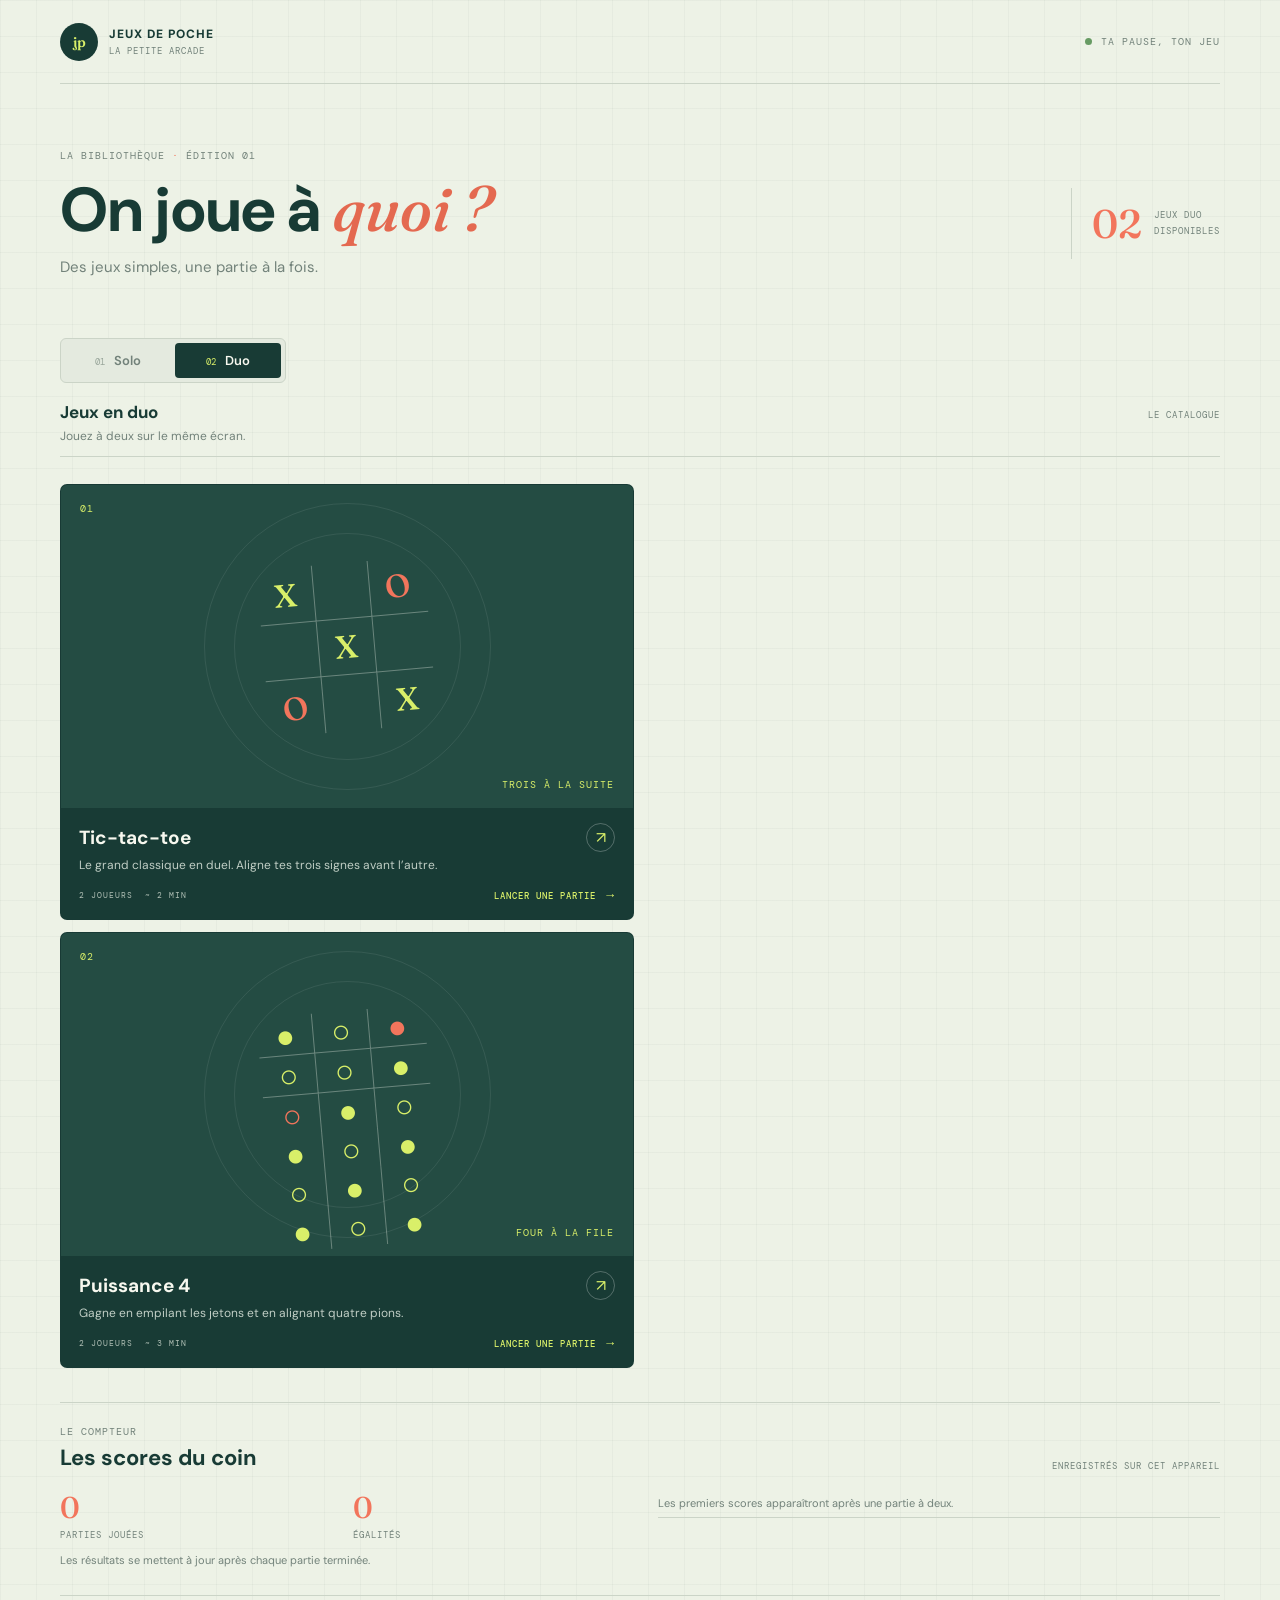
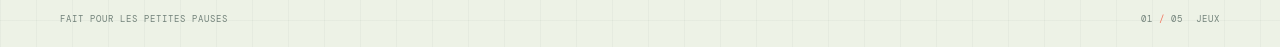
==== public/index.html @ 0c7756a4 "Prepare static games site for GitHub Pages Co-authored-by: Copilot <223556219+Copilot@users.noreply." ====
<!doctype html>
<html lang="fr">
  <head>
    <meta charset="utf-8">
    <meta name="viewport" content="width=device-width, initial-scale=1">
    <meta name="theme-color" content="#edf2e6">
    <title>Jeux de poche · Bibliothèque</title>
    <link rel="stylesheet" href="./assets/css/dashboard.css">
    <script src="./assets/js/local-stats.js" defer></script>
    <script src="./assets/js/dashboard.js" defer></script>
  </head>
  <body class="hub-page">
    <main class="hub-shell">
      <header class="hub-header">
        <a class="hub-brand" href="./" aria-label="Jeux de poche, accueil">
          <span class="hub-brand-mark" aria-hidden="true">jp</span>
          <span>JEUX DE POCHE<small>LA PETITE ARCADE</small></span>
        </a>
        <div class="header-note"><span></span> TA PAUSE, TON JEU</div>
      </header>

      <section class="hub-intro" aria-labelledby="hub-title">
        <div>
          <p class="hub-eyebrow">LA BIBLIOTHÈQUE <span>·</span> ÉDITION 01</p>
          <h1 id="hub-title">On joue à <em>quoi&nbsp;?</em></h1>
          <p class="hub-subtitle">Des jeux simples, une partie à la fois.</p>
        </div>
          <p class="library-count"><strong id="available-count">02</strong><span id="available-label">JEUX DUO<br>DISPONIBLES</span></p>
      </section>

      <section class="catalog" aria-labelledby="catalog-title">
        <div class="mode-switch" role="group" aria-label="Choisir le mode de jeu">
          <button class="mode-option" type="button" data-mode-option="solo" aria-pressed="false"><span>01</span> Solo</button>
          <button class="mode-option is-selected" type="button" data-mode-option="duo" aria-pressed="true"><span>02</span> Duo</button>
        </div>
        <div class="catalog-heading">
          <div><h2 id="catalog-title">Jeux en duo</h2><p id="mode-description">Jouez à deux sur le même écran.</p></div>
          <span>LE CATALOGUE</span>
        </div>

        <div class="game-grid mode-duo" id="game-grid">
          <a class="game-card featured-card" href="./games/tic-tac-toe/" data-game-mode="duo" data-available="true">
            <div class="featured-art" aria-hidden="true">
              <span class="art-stamp">01</span>
              <div class="mini-board">
                <span>X</span><span></span><span>O</span>
                <span></span><span>X</span><span></span>
                <span>O</span><span></span><span>X</span>
              </div>
              <span class="art-caption">TROIS À LA SUITE</span>
            </div>
            <div class="card-copy">
              <div class="card-title-row"><h3>Tic-tac-toe</h3><span class="play-arrow" aria-hidden="true">↗</span></div>
              <p>Le grand classique en duel. Aligne tes trois signes avant l’autre.</p>
              <div class="card-meta"><span>2 JOUEURS</span><span>~ 2 MIN</span><strong>LANCER UNE PARTIE <b aria-hidden="true">→</b></strong></div>
            </div>
          </a>

          <a class="game-card featured-card" href="./games/connect-four/" data-game-mode="duo" data-available="true">
            <div class="featured-art" aria-hidden="true">
              <span class="art-stamp">02</span>
              <div class="mini-board connect-four-mini" aria-hidden="true">
                <span class="dot dot-x">●</span><span class="dot dot-o">○</span><span class="dot dot-x">●</span><span class="dot dot-o">○</span>
                <span class="dot dot-o">○</span><span class="dot dot-x">●</span><span class="dot dot-o">○</span>
                <span class="dot dot-x">●</span><span class="dot dot-o">○</span><span class="dot dot-x">●</span><span class="dot dot-o">○</span><span class="dot dot-x">●</span>
                <span class="dot dot-o">○</span><span class="dot dot-x">●</span><span class="dot dot-o">○</span><span class="dot dot-x">●</span><span class="dot dot-o">○</span><span class="dot dot-x">●</span>
              </div>
              <span class="art-caption">FOUR À LA FILE</span>
            </div>
            <div class="card-copy">
              <div class="card-title-row"><h3>Puissance 4</h3><span class="play-arrow" aria-hidden="true">↗</span></div>
              <p>Gagne en empilant les jetons et en alignant quatre pions.</p>
              <div class="card-meta"><span>2 JOUEURS</span><span>~ 3 MIN</span><strong>LANCER UNE PARTIE <b aria-hidden="true">→</b></strong></div>
            </div>
          </a>

          <a class="game-card featured-card" href="./games/memory/" data-game-mode="solo" data-available="true">
            <div class="featured-art" aria-hidden="true">
              <span class="art-stamp">03</span>
              <div class="mini-board memory-mini" aria-hidden="true">
                <span>🍋</span><span>🍉</span><span>🍇</span>
                <span>🍓</span><span>🍒</span><span>🍍</span>
                <span>🍊</span><span>🍏</span><span>❔</span>
              </div>
              <span class="art-caption">MEMOIRE</span>
            </div>
            <div class="card-copy">
              <div class="card-title-row"><h3>Memory</h3><span class="play-arrow" aria-hidden="true">↗</span></div>
              <p>Retourne les cartes, retrouve les paires et hausse ton score.</p>
              <div class="card-meta"><span>1 JOUEUR</span><span>~ 5 MIN</span><strong>JOUER <b aria-hidden="true">→</b></strong></div>
            </div>
          </a>

          <a class="game-card featured-card" href="./games/snake/" data-game-mode="solo" data-available="true">
            <div class="featured-art snake-featured-art" aria-hidden="true">
              <span class="art-stamp">04</span>
              <div class="snake-mini"><i></i><i></i><i></i><i></i><i></i></div>
              <span class="snake-mini-food"></span>
              <span class="art-caption">GARDE LE CAP</span>
            </div>
            <div class="card-copy">
              <div class="card-title-row"><h3>Snake</h3><span class="play-arrow" aria-hidden="true">↗</span></div>
              <p>Attrape les fruits, grandis et évite de te mordre la queue.</p>
              <div class="card-meta"><span>1 JOUEUR</span><span>~ 3 MIN</span><strong>JOUER <b aria-hidden="true">→</b></strong></div>
            </div>
          </a>

          <a class="game-card featured-card" href="./games/2048/" data-game-mode="solo" data-available="true">
            <div class="featured-art tiles-featured-art" aria-hidden="true">
              <span class="art-stamp">05</span>
              <div class="tiles-mini"><span>2</span><span>4</span><span>8</span><span>16</span></div>
              <span class="art-caption">FUSIONNE LES TUILES</span>
            </div>
            <div class="card-copy">
              <div class="card-title-row"><h3>2048</h3><span class="play-arrow" aria-hidden="true">↗</span></div>
              <p>Fais glisser les nombres et fusionne-les jusqu’à 2048.</p>
              <div class="card-meta"><span>1 JOUEUR</span><span>~ 5 MIN</span><strong>JOUER <b aria-hidden="true">→</b></strong></div>
            </div>
          </a>
        </div>
      </section>

      <section class="score-section" aria-labelledby="score-title">
        <div class="score-heading"><div><p class="hub-eyebrow">LE COMPTEUR</p><h2 id="score-title">Les scores du coin</h2></div><span>ENREGISTRÉS SUR CET APPAREIL</span></div>
        <div class="score-content">
          <div class="score-totals">
            <div><strong id="games-played">0</strong><span>PARTIES JOUÉES</span></div>
            <div><strong id="draw-games">0</strong><span>ÉGALITÉS</span></div>
            <p>Les résultats se mettent à jour après chaque partie terminée.</p>
          </div>
          <ol class="leaderboard" id="leaderboard" aria-live="polite"><li class="empty-score">Les premiers scores apparaîtront ici.</li></ol>
        </div>
      </section>

      <footer class="hub-footer"><span>FAIT POUR LES PETITES PAUSES</span><span>01 <i>/</i> 05 <b>JEUX</b></span></footer>
    </main>
  </body>
</html>
---- public/assets/css/dashboard.css ----
@import url('https://fonts.googleapis.com/css2?family=DM+Mono:wght@400;500&family=DM+Sans:wght@400;500;600;700;800&family=Fraunces:opsz,wght@9..144,500;9..144,600&display=swap');

:root {
  color-scheme: light;
  font-family: 'DM Sans', 'Segoe UI', sans-serif;
  background: #edf2e6;
  color: #183b35;
  font-synthesis: none;
  text-rendering: optimizeLegibility;
  --ink: #183b35;
  --muted: #72827a;
  --line: #cbd4c7;
  --paper: #f9faF4;
  --lime: #d9ef69;
  --coral: #f2755c;
  --blue: #5368d8;
  --mono: 'DM Mono', 'Consolas', monospace;
}

* { box-sizing: border-box; }

body {
  min-width: 320px;
  min-height: 100vh;
  margin: 0;
  background-image: linear-gradient(#183b3509 1px, transparent 1px), linear-gradient(90deg, #183b3509 1px, transparent 1px);
  background-size: 36px 36px;
}

a { color: inherit; }

.hub-shell {
  width: min(1160px, calc(100% - 72px));
  min-height: 100vh;
  margin: 0 auto;
}

.hub-header {
  display: flex;
  height: 84px;
  align-items: center;
  justify-content: space-between;
  border-bottom: 1px solid var(--line);
}

.hub-brand {
  display: inline-flex;
  align-items: center;
  gap: 11px;
  font-size: 12px;
  font-weight: 800;
  letter-spacing: 1px;
  text-decoration: none;
}

.hub-brand small {
  display: block;
  margin-top: 3px;
  color: var(--muted);
  font: 9px var(--mono);
  letter-spacing: 1px;
}

.hub-brand-mark {
  display: grid;
  width: 38px;
  height: 38px;
  place-items: center;
  border-radius: 50%;
  background: var(--ink);
  color: var(--lime);
  font: 600 14px 'Fraunces', Georgia, serif;
  letter-spacing: 0;
}

.header-note,
.hub-eyebrow,
.library-count span,
.catalog-heading > span,
.card-meta,
.coming-label,
.upcoming-number,
.hub-footer {
  font-family: var(--mono);
  letter-spacing: 1px;
}

.header-note {
  display: flex;
  align-items: center;
  gap: 9px;
  color: var(--muted);
  font-size: 10px;
}

.header-note span {
  width: 7px;
  height: 7px;
  border-radius: 50%;
  background: #679b63;
}

.hub-intro {
  display: flex;
  min-height: 254px;
  align-items: center;
  justify-content: space-between;
  gap: 28px;
  padding: 34px 0 30px;
}

.hub-eyebrow {
  margin: 0 0 15px;
  color: var(--muted);
  font-size: 10px;
}

.hub-eyebrow span { color: var(--coral); }

.hub-intro h1 {
  margin: 0;
  font-size: 62px;
  font-weight: 700;
  line-height: 1.03;
}

.hub-intro h1 em {
  color: #e46950;
  font-family: 'Fraunces', Georgia, serif;
  font-weight: 500;
}

.hub-subtitle {
  margin: 15px 0 0;
  color: var(--muted);
  font-size: 15px;
}

.library-count {
  display: flex;
  align-items: center;
  gap: 12px;
  margin: 21px 0 0;
  padding: 11px 0 11px 20px;
  border-left: 1px solid var(--line);
}

.library-count strong {
  color: var(--coral);
  font: 500 40px 'Fraunces', Georgia, serif;
}

.library-count span {
  color: var(--muted);
  font-size: 9px;
  line-height: 1.7;
}

.catalog { padding: 0 0 34px; }

.catalog-heading {
  display: flex;
  align-items: baseline;
  justify-content: space-between;
  padding-bottom: 12px;
  border-bottom: 1px solid var(--line);
}

.catalog-heading h2 {
  margin: 0;
  font-size: 17px;
  font-weight: 700;
}

.catalog-heading > span {
  color: var(--muted);
  font-size: 9px;
}

.game-grid {
  display: grid;
  grid-template-columns: repeat(4, minmax(0, 1fr));
  grid-auto-rows: 212px;
  gap: 12px;
  padding-top: 14px;
}

.game-card {
  min-width: 0;
  overflow: hidden;
  border: 1px solid #183b3518;
  border-radius: 7px;
}

.featured-card {
  display: flex;
  grid-column: span 2;
  grid-row: span 2;
  flex-direction: column;
  background: var(--ink);
  color: #f7f8ef;
  text-decoration: none;
  transition: transform 180ms ease, box-shadow 180ms ease;
}

.featured-card:hover {
  transform: translateY(-3px);
  box-shadow: 0 12px 28px #183b3520;
}

.featured-art {
  position: relative;
  display: grid;
  min-height: 230px;
  flex: 1;
  place-items: center;
  overflow: hidden;
  background: #244c43;
}

.featured-art::before,
.featured-art::after {
  position: absolute;
  width: 225px;
  height: 225px;
  border: 1px solid #ffffff15;
  border-radius: 50%;
  content: '';
}

.featured-art::after {
  width: 285px;
  height: 285px;
}

.art-stamp,
.art-caption {
  position: absolute;
  z-index: 1;
  color: #d9ef69;
  font: 10px var(--mono);
  letter-spacing: 1px;
}

.art-stamp { top: 17px; left: 19px; }
.art-caption { right: 19px; bottom: 17px; }

.mini-board {
  z-index: 1;
  display: grid;
  width: 168px;
  height: 168px;
  grid-template: repeat(3, 1fr) / repeat(3, 1fr);
  transform: rotate(-5deg);
}

.mini-board span {
  display: grid;
  place-items: center;
  border-right: 1px solid #f7f8ef55;
  border-bottom: 1px solid #f7f8ef55;
  color: var(--lime);
  font: 500 32px 'Fraunces', Georgia, serif;
}

.mini-board span:nth-child(3n) { border-right: 0; }
.mini-board span:nth-child(n + 7) { border-bottom: 0; }
.mini-board span:nth-child(3), .mini-board span:nth-child(7) { color: var(--coral); }

.memory-mini {
  width: 150px;
  height: 150px;
  grid-template: repeat(3, 1fr) / repeat(3, 1fr);
  transform: rotate(-5deg);
}

.memory-mini span {
  border: 1px solid #f7f8ef55;
  color: #f7f8ef;
  font: 25px 'DM Sans', sans-serif;
}

.memory-mini span:nth-child(3n) { border-right: 0; }
.memory-mini span:nth-child(n + 7) { border-bottom: 0; }

.snake-featured-art { background: #294b3d; }

.snake-mini {
  z-index: 1;
  display: flex;
  align-items: center;
  transform: rotate(-28deg);
}

.snake-mini i {
  width: 27px;
  height: 27px;
  border: 1px solid #183b3540;
  border-radius: 6px;
  background: var(--lime);
}

.snake-mini i:first-child {
  border-radius: 50%;
  background: #eff7b1;
}

.snake-mini-food {
  position: absolute;
  top: calc(50% - 54px);
  right: calc(50% - 66px);
  width: 14px;
  height: 14px;
  border-radius: 50%;
  background: var(--coral);
}

.tiles-featured-art { background: #b78539; }

.tiles-mini {
  z-index: 1;
  display: grid;
  width: 150px;
  height: 150px;
  grid-template: repeat(2, 1fr) / repeat(2, 1fr);
  gap: 7px;
  transform: rotate(-5deg);
}

.tiles-mini span {
  display: grid;
  place-items: center;
  border: 1px solid #ffffff35;
  border-radius: 7px;
  background: #e9dfc7;
  color: var(--ink);
  font: 700 25px var(--mono);
}

.tiles-mini span:nth-child(2) { background: #d9ef69; }
.tiles-mini span:nth-child(3) { background: #f2755c; color: white; }
.tiles-mini span:nth-child(4) { background: #5368d8; color: white; }

.card-copy { padding: 15px 18px 16px; }

.card-title-row {
  display: flex;
  align-items: center;
  justify-content: space-between;
}

.card-title-row h3,
.upcoming-copy h3 {
  margin: 0;
  font-size: 19px;
  font-weight: 700;
}

.play-arrow {
  display: grid;
  width: 29px;
  height: 29px;
  place-items: center;
  border: 1px solid #ffffff42;
  border-radius: 50%;
  color: var(--lime);
  font-size: 16px;
}

.card-copy > p {
  margin: 5px 0 13px;
  color: #c0cec5;
  font-size: 12px;
}

.card-meta {
  display: flex;
  align-items: center;
  gap: 12px;
  color: #b2c1b7;
  font-size: 8px;
}

.card-meta strong {
  margin-left: auto;
  color: var(--lime);
  font-size: 9px;
  font-weight: 500;
}

.card-meta b { padding-left: 4px; font-size: 13px; }

.upcoming-card {
  display: grid;
  grid-column: span 2;
  grid-template-columns: 42% 1fr;
  background: var(--paper);
}

.upcoming-art {
  position: relative;
  display: flex;
  min-width: 0;
  align-items: center;
  justify-content: center;
  overflow: hidden;
}

.memory-art { background: #f1aaa0; }

.memory-tile {
  display: grid;
  width: 46px;
  height: 61px;
  place-items: center;
  border: 1px solid #183b3525;
  border-radius: 4px;
  background: #fff9ec;
  box-shadow: 0 5px 10px #713d2b22;
  color: #e36b55;
  font: 24px 'Fraunces', Georgia, serif;
}

.tile-one { transform: rotate(-13deg) translateX(9px); }
.tile-two { z-index: 1; transform: translateY(-5px); background: #5368d8; color: #fff; }
.tile-three { transform: rotate(13deg) translateX(-9px); }

.snake-art { background: #dce980; }

.snake-bit,
.snake-food {
  position: absolute;
  width: 18px;
  height: 18px;
  border: 1px solid #183b3540;
  border-radius: 4px;
  background: #244c43;
}

.bit-one { left: calc(50% - 36px); top: calc(50% - 27px); }
.bit-two { left: calc(50% - 18px); top: calc(50% - 27px); }
.bit-three { left: calc(50% - 18px); top: calc(50% - 9px); }
.bit-four { left: calc(50% - 18px); top: calc(50% + 9px); }
.bit-five { left: calc(50%); top: calc(50% + 9px); background: #e36b55; }
.snake-food { top: calc(50% - 36px); right: calc(50% - 45px); width: 9px; height: 9px; border: 0; border-radius: 50%; background: #e36b55; }

.four-art { flex-wrap: wrap; align-content: center; gap: 7px; background: #a5b4ef; padding: 20px; }
.four-art span { display: grid; width: 27px; height: 27px; place-items: center; border-radius: 50%; background: #f9faf4; color: #e36b55; font-size: 27px; line-height: 1; }
.four-art span:nth-child(odd) { color: #5368d8; }

.tiles-art { flex-wrap: wrap; align-content: center; gap: 6px; background: #f0b64e; padding: 20px; }
.tiles-art span { display: grid; width: 36px; height: 36px; place-items: center; border-radius: 4px; background: #f9faf4; color: #183b35; font: 700 13px var(--mono); }
.tiles-art span:nth-child(2) { background: #d9ef69; }
.tiles-art span:nth-child(3) { background: #f2755c; color: #fff; }
.tiles-art span:nth-child(4) { background: #5368d8; color: #fff; }

.upcoming-copy { display: flex; flex-direction: column; justify-content: center; padding: 15px 17px; }

.upcoming-copy > div { display: flex; align-items: center; justify-content: space-between; margin-bottom: 10px; }

.coming-label { color: #78877e; font-size: 8px; }
.upcoming-number { color: #8b9890; font-size: 9px; }
.upcoming-copy h3 { font-size: 17px; }
.upcoming-copy p { margin: 5px 0 0; color: var(--muted); font-size: 11px; line-height: 1.45; }

.hub-footer {
  display: flex;
  justify-content: space-between;
  padding: 17px 0 22px;
  border-top: 1px solid var(--line);
  color: var(--muted);
  font-size: 9px;
}

.hub-footer i { color: var(--coral); font-style: normal; }
.hub-footer b { padding-left: 7px; font-weight: 400; }

.mode-switch {
  display: inline-flex;
  gap: 4px;
  margin: 0 0 18px;
  padding: 4px;
  border: 1px solid var(--line);
  border-radius: 6px;
  background: #e4eadf;
}

.mode-option {
  min-width: 106px;
  padding: 9px 13px;
  border: 0;
  border-radius: 4px;
  background: transparent;
  color: var(--muted);
  cursor: pointer;
  font: 600 13px 'DM Sans', sans-serif;
}

.mode-option span { padding-right: 6px; color: #98a59a; font: 9px var(--mono); }
.mode-option.is-selected { background: var(--ink); color: #f7f8ef; }
.mode-option.is-selected span { color: var(--lime); }
.mode-option:focus-visible, .network-address-row button:focus-visible { outline: 2px solid var(--blue); outline-offset: 2px; }

.catalog-heading { margin-bottom: 13px; }
.catalog-heading p { margin: 5px 0 0; color: var(--muted); font-size: 12px; }

.network-banner {
  display: flex;
  align-items: center;
  justify-content: space-between;
  gap: 16px;
  margin: 0 0 14px;
  padding: 12px 15px;
  border-left: 3px solid #679b63;
  background: #e2eadb;
}

.network-banner > div:first-child { display: grid; gap: 4px; }
.network-kicker { color: var(--muted); font: 9px var(--mono); letter-spacing: 1px; }
.network-banner strong { font-size: 12px; }
.network-address-row { display: flex; align-items: center; gap: 8px; }
.network-address-row input { width: 220px; min-width: 0; padding: 8px; border: 1px solid var(--line); border-radius: 3px; background: var(--paper); color: var(--ink); font: 10px var(--mono); }
.network-address-row button { padding: 8px 10px; border: 1px solid var(--ink); border-radius: 3px; background: var(--ink); color: #f7f8ef; cursor: pointer; font-size: 10px; }
.network-address-row button:hover { background: #285147; }

.game-grid.mode-duo { grid-template-columns: repeat(2, minmax(0, 1fr)); grid-auto-rows: 212px; }
.mode-duo .featured-card { grid-column: 1; grid-row: span 2; }
.mode-duo .upcoming-card { grid-column: 2; grid-template-columns: 42% 1fr; grid-template-rows: 1fr; }
.game-grid.mode-solo { grid-template-columns: repeat(3, minmax(0, 1fr)); grid-auto-rows: 212px; }
.mode-solo .featured-card { grid-column: span 1; grid-row: span 1; }
.mode-solo .featured-art { min-height: 105px; }
.mode-solo .card-copy { padding: 11px 13px 12px; }
.mode-solo .card-copy > p { margin-bottom: 9px; }
.mode-solo .card-meta { gap: 7px; font-size: 7px; }
.mode-solo .card-meta strong { font-size: 8px; }
.mode-solo .upcoming-card { grid-column: span 1; grid-template-columns: 1fr; grid-template-rows: 43% 1fr; }
.game-card[hidden] { display: none; }

.score-section { padding: 22px 0 28px; border-top: 1px solid var(--line); }
.score-heading { display: flex; align-items: end; justify-content: space-between; gap: 16px; }
.score-heading .hub-eyebrow { margin-bottom: 5px; }
.score-heading h2 { margin: 0; font-size: 22px; }
.score-heading > span { color: var(--muted); font: 9px var(--mono); letter-spacing: 1px; }
.score-content { display: grid; grid-template-columns: 1fr 1fr; gap: 36px; margin-top: 17px; }
.score-totals { display: grid; grid-template-columns: 1fr 1fr; gap: 10px 24px; }
.score-totals > div { display: grid; gap: 3px; }
.score-totals strong { color: var(--coral); font: 500 30px 'Fraunces', Georgia, serif; }
.score-totals span { color: var(--muted); font: 9px var(--mono); letter-spacing: 1px; }
.score-totals p { grid-column: 1 / -1; margin: 2px 0 0; color: var(--muted); font-size: 11px; }
.leaderboard { min-height: 58px; margin: 0; padding: 0; list-style: none; }
.leaderboard li { display: flex; align-items: center; justify-content: space-between; gap: 16px; padding: 7px 0; border-bottom: 1px solid var(--line); font-size: 11px; }
.leaderboard li strong { font-size: 12px; }
.leaderboard li span { color: var(--muted); font: 9px var(--mono); }
.leaderboard .empty-score { justify-content: flex-start; color: var(--muted); }

body.solo-mode #network-banner { display: none; }

@media (max-width: 760px) {
  .hub-shell { width: min(100% - 40px, 560px); }
  .hub-header { height: 72px; }
  .hub-intro { min-height: 220px; }
  .hub-intro h1 { font-size: 48px; }
  .library-count { gap: 8px; padding-left: 12px; }
  .library-count strong { font-size: 31px; }
  .game-grid { grid-template-columns: repeat(2, minmax(0, 1fr)); grid-auto-rows: 195px; }
  .featured-card { grid-column: span 2; grid-row: span 2; }
  .featured-art { min-height: 205px; }
  .upcoming-card { grid-column: span 2; }
  .game-grid.mode-duo { grid-template-columns: 1fr; grid-auto-rows: 212px; }
  .mode-duo .featured-card { grid-column: 1; grid-row: span 2; }
  .mode-duo .upcoming-card { grid-column: 1; }
  .game-grid.mode-solo { grid-template-columns: repeat(2, minmax(0, 1fr)); grid-auto-rows: 195px; }
  .mode-solo .featured-card { grid-column: span 1; grid-row: span 1; }
  .mode-solo .featured-art { min-height: 90px; }
  .mode-solo .upcoming-card { grid-column: span 1; grid-template-rows: 42% 1fr; }
  .mode-solo .puzzle-card { grid-column: span 2; }
  .network-banner { align-items: flex-start; flex-direction: column; }
  .network-address-row { width: 100%; }
  .network-address-row input { flex: 1; }
  .score-content { grid-template-columns: 1fr; gap: 20px; }
}

@media (max-width: 430px) {
  .hub-shell { width: calc(100% - 32px); }
  .header-note { font-size: 8px; }
  .hub-intro { min-height: 205px; align-items: flex-end; padding-bottom: 25px; }
  .hub-intro h1 { max-width: 245px; font-size: 42px; }
  .hub-subtitle { max-width: 210px; font-size: 13px; line-height: 1.5; }
  .library-count { flex-direction: column; align-items: flex-start; gap: 0; margin: 0 0 4px; padding-left: 10px; }
  .library-count strong { font-size: 27px; }
  .library-count span { font-size: 7px; }
  .catalog-heading h2 { font-size: 15px; }
  .catalog-heading > span { font-size: 8px; }
  .game-grid { grid-auto-rows: 174px; gap: 9px; }
  .featured-card { grid-row: span 2; }
  .featured-art { min-height: 190px; }
  .mini-board { width: 148px; height: 148px; }
  .card-copy { padding: 13px; }
  .card-meta { gap: 8px; font-size: 7px; }
  .card-meta strong { font-size: 8px; }
  .upcoming-card { grid-template-columns: 38% 1fr; }
  .upcoming-copy { padding: 12px; }
  .memory-tile { width: 36px; height: 51px; }
  .hub-footer { font-size: 8px; }
  .mode-switch { margin-bottom: 14px; }
  .mode-option { min-width: 96px; }
  .catalog-heading p { max-width: 230px; line-height: 1.4; }
  .score-heading { align-items: flex-start; flex-direction: column; gap: 7px; }
  .score-heading h2 { font-size: 20px; }
  .game-grid.mode-solo { grid-template-columns: 1fr; grid-auto-rows: 174px; }
  .mode-solo .upcoming-card, .mode-solo .puzzle-card { grid-column: 1; grid-template-columns: 38% 1fr; grid-template-rows: 1fr; }
}

@media (prefers-reduced-motion: reduce) {
  *, *::before, *::after { transition-duration: 0.01ms !important; }
}
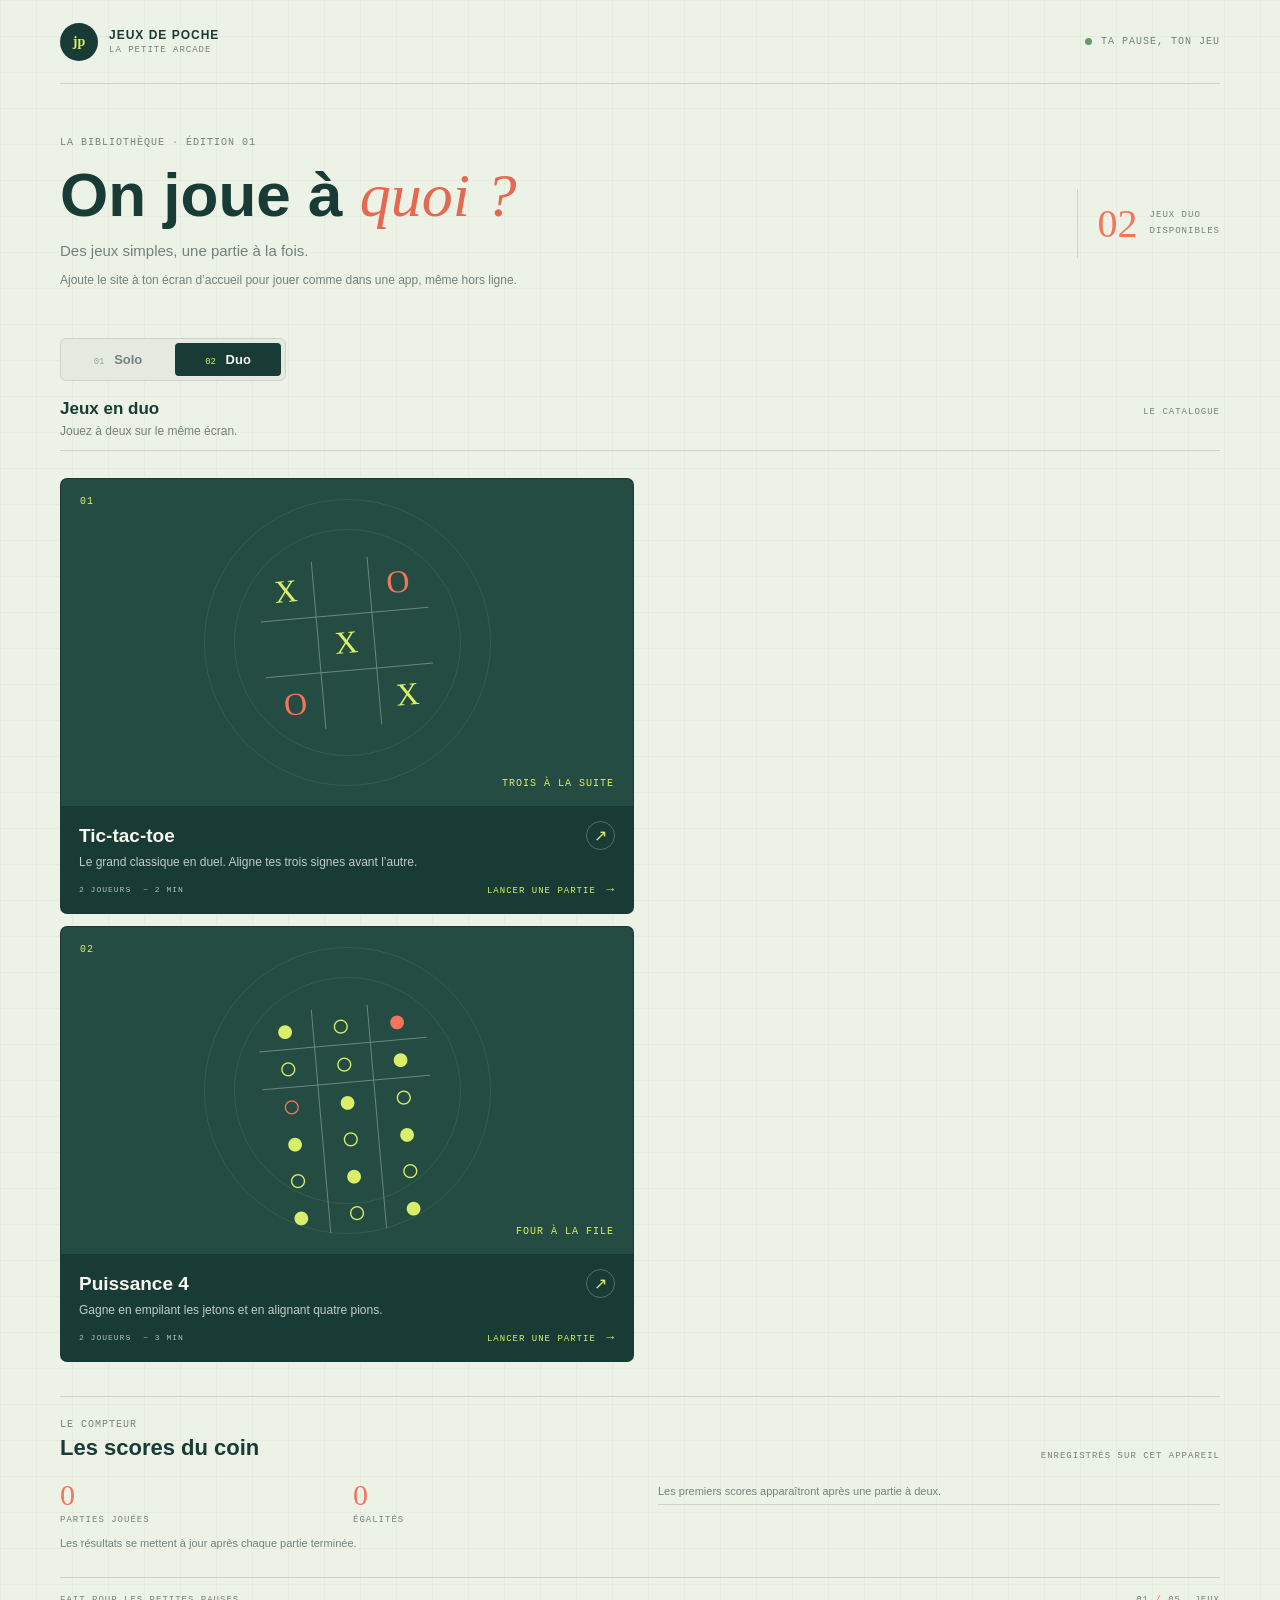
==== commit 53ea513f: "Optimize games for mobile and offline install Co-authored-by: Copilot <223556219+Copilot@users.norep" ====
--- a/public/index.html
+++ b/public/index.html
@@ -2,12 +2,19 @@
 <html lang="fr">
   <head>
     <meta charset="utf-8">
-    <meta name="viewport" content="width=device-width, initial-scale=1">
+    <meta name="viewport" content="width=device-width, initial-scale=1, viewport-fit=cover">
     <meta name="theme-color" content="#edf2e6">
+    <meta name="apple-mobile-web-app-capable" content="yes">
+    <meta name="apple-mobile-web-app-status-bar-style" content="black-translucent">
+    <link rel="manifest" href="./manifest.webmanifest">
+    <link rel="icon" href="./assets/icons/icon.svg" type="image/svg+xml">
+    <link rel="apple-touch-icon" href="./assets/icons/icon-192.png">
     <title>Jeux de poche · Bibliothèque</title>
     <link rel="stylesheet" href="./assets/css/dashboard.css">
+    <link rel="stylesheet" href="./assets/css/mobile.css">
     <script src="./assets/js/local-stats.js" defer></script>
     <script src="./assets/js/dashboard.js" defer></script>
+    <script src="./assets/js/pwa.js" defer></script>
   </head>
   <body class="hub-page">
     <main class="hub-shell">
@@ -17,6 +24,7 @@
           <span>JEUX DE POCHE<small>LA PETITE ARCADE</small></span>
         </a>
         <div class="header-note"><span></span> TA PAUSE, TON JEU</div>
+        <button class="install-button" id="install-app" type="button" hidden>Installer l’app</button>
       </header>
 
       <section class="hub-intro" aria-labelledby="hub-title">
@@ -24,6 +32,7 @@
           <p class="hub-eyebrow">LA BIBLIOTHÈQUE <span>·</span> ÉDITION 01</p>
           <h1 id="hub-title">On joue à <em>quoi&nbsp;?</em></h1>
           <p class="hub-subtitle">Des jeux simples, une partie à la fois.</p>
+          <p class="install-hint">Ajoute le site à ton écran d’accueil pour jouer comme dans une app, même hors ligne.</p>
         </div>
           <p class="library-count"><strong id="available-count">02</strong><span id="available-label">JEUX DUO<br>DISPONIBLES</span></p>
       </section>
--- a/public/assets/css/dashboard.css
+++ b/public/assets/css/dashboard.css
@@ -1,5 +1,3 @@
-@import url('https://fonts.googleapis.com/css2?family=DM+Mono:wght@400;500&family=DM+Sans:wght@400;500;600;700;800&family=Fraunces:opsz,wght@9..144,500;9..144,600&display=swap');
-
 :root {
   color-scheme: light;
   font-family: 'DM Sans', 'Segoe UI', sans-serif;
--- a/public/assets/css/mobile.css
+++ b/public/assets/css/mobile.css
@@ -0,0 +1,429 @@
+html {
+  min-height: 100%;
+  -webkit-text-size-adjust: 100%;
+  text-size-adjust: 100%;
+  scroll-behavior: smooth;
+}
+
+body {
+  min-width: 0;
+  min-height: 100vh;
+  min-height: 100svh;
+  overscroll-behavior-y: contain;
+}
+
+a,
+button {
+  -webkit-tap-highlight-color: transparent;
+  touch-action: manipulation;
+}
+
+button {
+  color: inherit;
+}
+
+button:focus-visible,
+a:focus-visible,
+input:focus-visible {
+  outline: 3px solid var(--lime, #d9ef69);
+  outline-offset: 3px;
+}
+
+.install-button {
+  min-height: 44px;
+  padding: 0 14px;
+  border: 1px solid var(--ink);
+  border-radius: 999px;
+  background: var(--ink);
+  color: var(--paper, #f9faf4);
+  cursor: pointer;
+  font: 600 12px 'DM Sans', 'Segoe UI', sans-serif;
+  touch-action: manipulation;
+}
+
+.install-button[hidden] {
+  display: none;
+}
+
+.install-button:hover {
+  opacity: 0.86;
+}
+
+.install-hint {
+  margin: 12px 0 0;
+  color: var(--muted);
+  font-size: 12px;
+  line-height: 1.5;
+}
+
+.game-card {
+  -webkit-tap-highlight-color: transparent;
+}
+
+.memory-card,
+.cell,
+.connect-four-cell {
+  touch-action: manipulation;
+}
+
+@media (max-width: 760px) {
+  .hub-shell {
+    width: min(100% - 32px, 560px);
+  }
+
+  .hub-header {
+    gap: 10px;
+  }
+
+  .hub-brand {
+    min-height: 48px;
+  }
+
+  .header-note {
+    margin-left: auto;
+    text-align: right;
+  }
+
+  .hub-intro {
+    gap: 12px;
+  }
+
+  .mode-option {
+    min-height: 48px;
+  }
+
+  .game-shell {
+    min-width: 0;
+    padding-top: max(16px, env(safe-area-inset-top));
+    padding-right: max(16px, env(safe-area-inset-right));
+    padding-bottom: max(16px, env(safe-area-inset-bottom));
+    padding-left: max(16px, env(safe-area-inset-left));
+  }
+
+  .topbar {
+    min-height: 48px;
+    gap: 10px;
+  }
+
+  .wordmark {
+    min-height: 48px;
+    gap: 8px;
+  }
+
+  .game {
+    width: 100%;
+    gap: 18px;
+    margin: 18px auto;
+  }
+
+  .intro {
+    max-width: 44rem;
+  }
+
+  .intro h1,
+  h1 {
+    margin-top: 10px;
+  }
+
+  .subtitle {
+    margin-top: 10px;
+    line-height: 1.55;
+  }
+
+  .keyboard-hint {
+    margin-top: 14px;
+    line-height: 1.6;
+  }
+
+  .game-panel {
+    width: 100%;
+    min-width: 0;
+    padding: clamp(16px, 4vw, 26px);
+  }
+
+  .game-header {
+    gap: 12px;
+    margin-bottom: 12px;
+  }
+
+  .game-actions {
+    width: 100%;
+    gap: 8px;
+  }
+
+  .secondary-button,
+  .primary-action,
+  .reset-button,
+  .back-button,
+  .invite-copy-button,
+  .game-network-copy {
+    min-height: 48px;
+    touch-action: manipulation;
+  }
+
+  .status-bar {
+    gap: 8px;
+    margin-bottom: 12px;
+  }
+
+  .stat-box {
+    min-height: 62px;
+    padding: 9px 6px;
+  }
+
+  .memory-board {
+    width: min(100%, 430px);
+    gap: clamp(6px, 2vw, 10px);
+  }
+
+  .memory-card {
+    width: 100%;
+    min-width: 0;
+  }
+
+  .board-wrap,
+  .connect-four-board,
+  #snake-board,
+  .board {
+    max-width: 100%;
+  }
+
+  .direction-controls {
+    margin-top: 16px;
+  }
+
+  .direction-pad {
+    grid-template-columns: repeat(3, minmax(56px, 68px));
+    grid-template-rows: repeat(2, 56px);
+    gap: 8px;
+  }
+
+  .direction-pad button {
+    min-width: 56px;
+    min-height: 56px;
+    border-radius: 14px;
+    font-size: 26px;
+    touch-action: manipulation;
+  }
+
+  .game-status {
+    line-height: 1.55;
+  }
+
+  .game-record {
+    margin-top: 20px;
+  }
+
+  .connect-four-board {
+    width: min(calc(100% + 40px), 480px);
+    max-width: min(calc(100% + 40px), 480px);
+    margin-inline: -20px;
+    gap: clamp(4px, 1.5vw, 8px);
+    touch-action: manipulation;
+  }
+
+  .connect-four-cell {
+    min-width: 0;
+    min-height: 0;
+  }
+
+  .footer,
+  .hub-footer {
+    gap: 12px;
+    padding-bottom: max(12px, env(safe-area-inset-bottom));
+  }
+}
+
+@media (max-width: 430px) {
+  .hub-shell {
+    width: calc(100% - 28px);
+  }
+
+  .hub-header {
+    height: auto;
+    min-height: 64px;
+  }
+
+  .hub-brand {
+    gap: 8px;
+    font-size: 10px;
+  }
+
+  .hub-brand-mark {
+    flex: 0 0 36px;
+    width: 36px;
+    height: 36px;
+  }
+
+  .header-note {
+    max-width: 96px;
+    font-size: 8px;
+    line-height: 1.4;
+  }
+
+  .hub-intro {
+    min-height: 190px;
+  }
+
+  .hub-intro h1 {
+    font-size: clamp(34px, 10vw, 42px);
+  }
+
+  .mode-switch {
+    display: grid;
+    width: 100%;
+    grid-template-columns: 1fr 1fr;
+  }
+
+  .mode-option {
+    min-width: 0;
+    min-height: 48px;
+  }
+
+  .game-grid.mode-solo {
+    grid-template-columns: repeat(2, minmax(0, 1fr));
+    grid-auto-rows: 192px;
+    gap: 10px;
+  }
+
+  .mode-solo .featured-card {
+    min-height: 0;
+  }
+
+  .mode-solo .featured-art {
+    min-height: 86px;
+  }
+
+  .mode-solo .card-copy {
+    padding: 10px;
+  }
+
+  .mode-solo .card-title-row h3 {
+    font-size: 16px;
+  }
+
+  .mode-solo .card-copy > p {
+    min-height: 42px;
+    font-size: 11px;
+    line-height: 1.4;
+  }
+
+  .mode-solo .card-meta {
+    flex-wrap: wrap;
+    gap: 5px;
+  }
+
+  .mode-solo .card-meta strong {
+    width: 100%;
+    margin: 3px 0 0;
+  }
+
+  .game-shell {
+    padding-right: max(12px, env(safe-area-inset-right));
+    padding-left: max(12px, env(safe-area-inset-left));
+  }
+
+  .edition {
+    font-size: 8px;
+    letter-spacing: 0.5px;
+  }
+
+  .wordmark {
+    font-size: 9px;
+    letter-spacing: 0.4px;
+  }
+
+  .wordmark-mark {
+    flex: 0 0 34px;
+  }
+
+  .game {
+    gap: 14px;
+    margin-block: 14px;
+  }
+
+  .game-panel {
+    padding: 14px;
+  }
+
+  .game-header h2 {
+    font-size: 24px;
+  }
+
+  .game-actions > * {
+    flex: 1 1 auto;
+  }
+
+  .secondary-button {
+    padding-inline: 10px;
+    font-size: 11px;
+  }
+
+  .status-bar {
+    gap: 6px;
+  }
+
+  .stat-box span {
+    font-size: 9px;
+  }
+
+  .stat-box strong {
+    font-size: 20px;
+  }
+
+  .connect-four-board {
+    gap: 4px;
+    padding: 6px;
+  }
+
+  .footer,
+  .hub-footer {
+    font-size: 8px;
+    letter-spacing: 0.5px;
+  }
+}
+
+@media (max-width: 350px) {
+  .game-panel {
+    padding: 12px;
+  }
+
+  .connect-four-board {
+    gap: 2px;
+    padding: 4px;
+  }
+
+  .wordmark {
+    gap: 5px;
+    font-size: 8px;
+    letter-spacing: 0;
+  }
+
+  .wordmark-mark {
+    flex-basis: 32px;
+    width: 32px;
+    height: 32px;
+  }
+
+  .edition {
+    max-width: 72px;
+    font-size: 7px;
+    line-height: 1.4;
+    text-align: right;
+  }
+
+  .game-grid.mode-solo {
+    grid-template-columns: 1fr;
+    grid-auto-rows: 190px;
+  }
+
+  .mode-solo .card-copy > p {
+    min-height: 0;
+  }
+}
+
+@media (prefers-reduced-motion: reduce) {
+  html {
+    scroll-behavior: auto;
+  }
+}
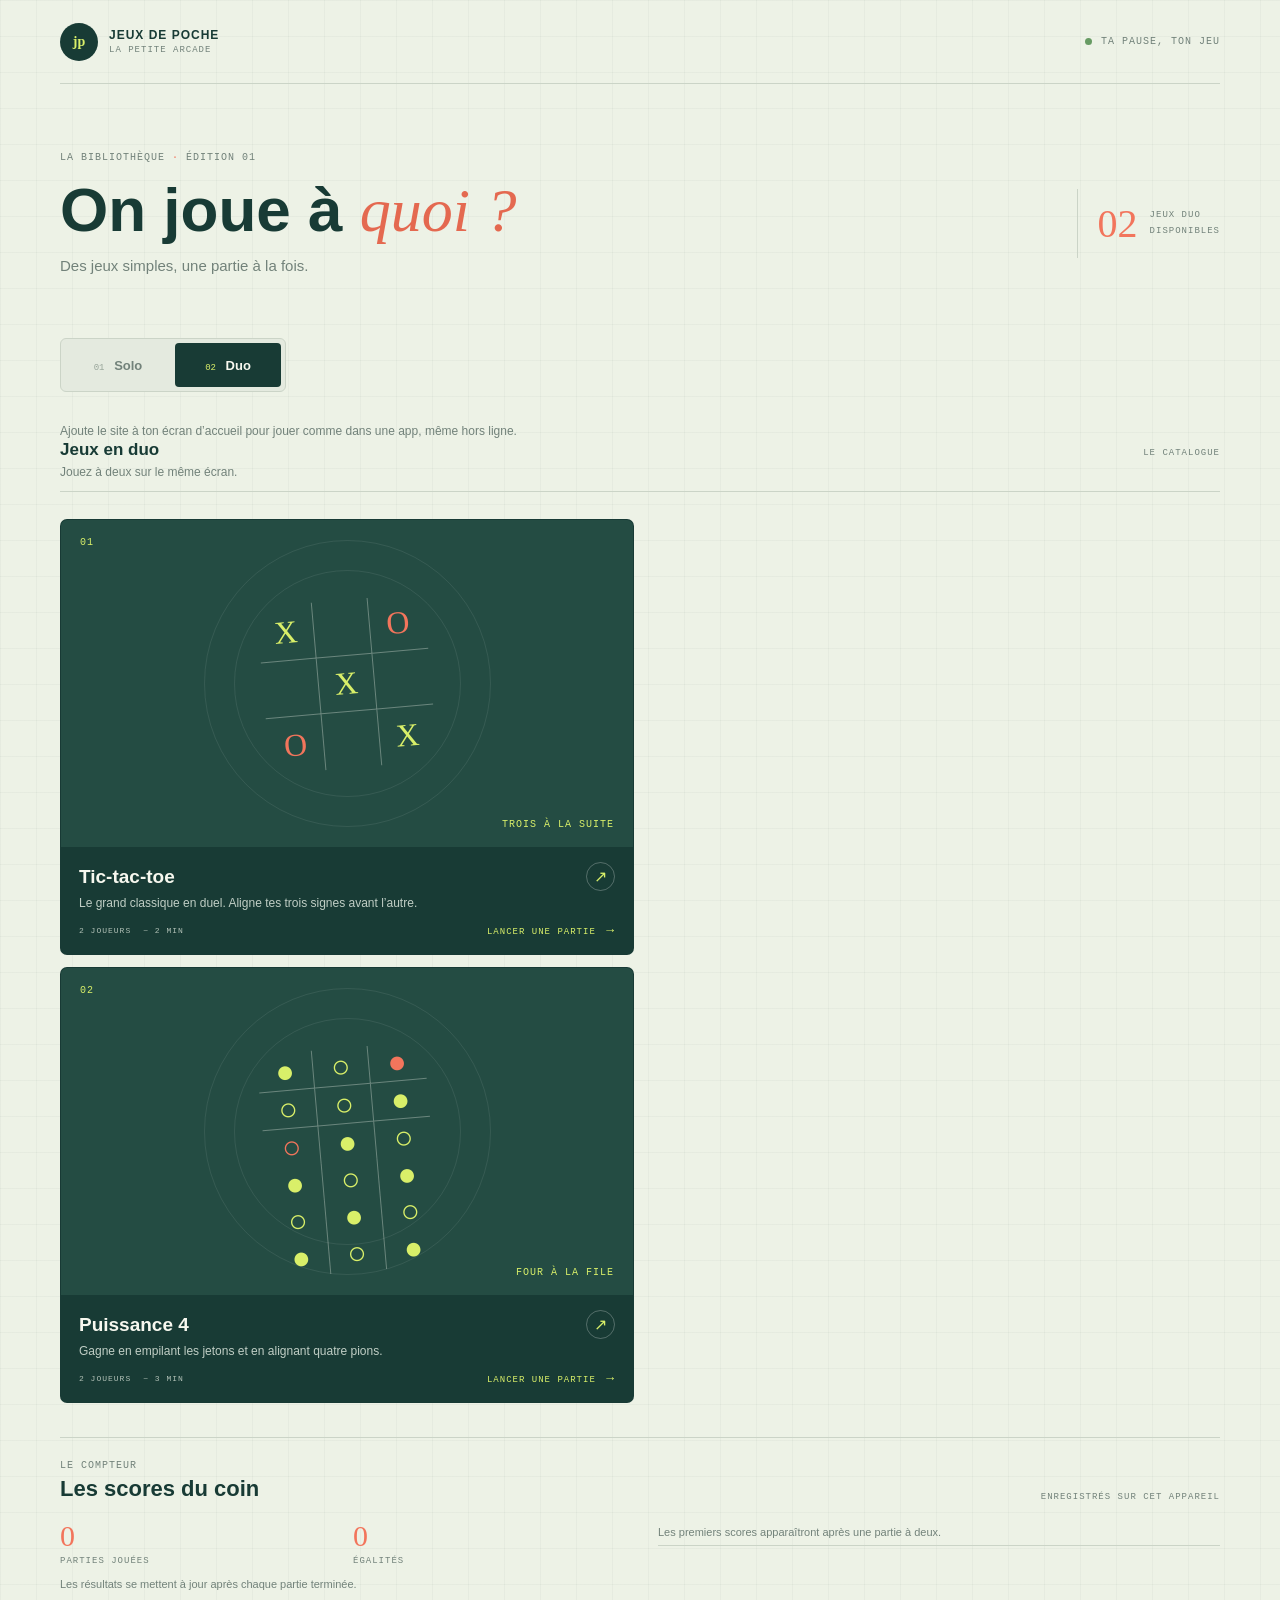
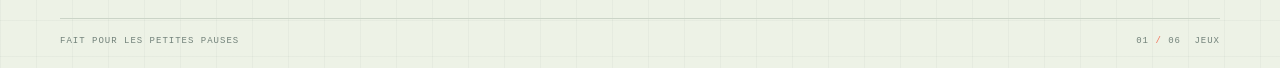
==== commit 9cdef1d5: "feat: add solo solitaire game Co-authored-by: Copilot <223556219+Copilot@users.noreply.github.com>" ====
--- a/public/index.html
+++ b/public/index.html
@@ -32,16 +32,16 @@
           <p class="hub-eyebrow">LA BIBLIOTHÈQUE <span>·</span> ÉDITION 01</p>
           <h1 id="hub-title">On joue à <em>quoi&nbsp;?</em></h1>
           <p class="hub-subtitle">Des jeux simples, une partie à la fois.</p>
-          <p class="install-hint">Ajoute le site à ton écran d’accueil pour jouer comme dans une app, même hors ligne.</p>
         </div>
-          <p class="library-count"><strong id="available-count">02</strong><span id="available-label">JEUX DUO<br>DISPONIBLES</span></p>
+        <p class="library-count"><strong id="available-count">02</strong><span id="available-label">JEUX DUO<br>DISPONIBLES</span></p>
       </section>
 
       <section class="catalog" aria-labelledby="catalog-title">
-        <div class="mode-switch" role="group" aria-label="Choisir le mode de jeu">
+        <nav class="mode-switch" aria-label="Modes de jeu">
           <button class="mode-option" type="button" data-mode-option="solo" aria-pressed="false"><span>01</span> Solo</button>
           <button class="mode-option is-selected" type="button" data-mode-option="duo" aria-pressed="true"><span>02</span> Duo</button>
-        </div>
+        </nav>
+        <p class="install-hint">Ajoute le site à ton écran d’accueil pour jouer comme dans une app, même hors ligne.</p>
         <div class="catalog-heading">
           <div><h2 id="catalog-title">Jeux en duo</h2><p id="mode-description">Jouez à deux sur le même écran.</p></div>
           <span>LE CATALOGUE</span>
@@ -100,9 +100,24 @@
             </div>
           </a>
 
+          <a class="game-card featured-card" href="./games/solitaire/" data-game-mode="solo" data-available="true">
+            <div class="featured-art solitaire-featured-art" aria-hidden="true">
+              <span class="art-stamp">04</span>
+              <div class="solitaire-mini">
+                <span>Q<span>♥</span></span><span>K<span>♣</span></span><span>A<span>♠</span></span>
+              </div>
+              <span class="art-caption">RANGE LES CARTES</span>
+            </div>
+            <div class="card-copy">
+              <div class="card-title-row"><h3>Solitaire</h3><span class="play-arrow" aria-hidden="true">↗</span></div>
+              <p>Alterne les couleurs et complète les quatre fondations.</p>
+              <div class="card-meta"><span>1 JOUEUR</span><span>~ 10 MIN</span><strong>JOUER <b aria-hidden="true">→</b></strong></div>
+            </div>
+          </a>
+
           <a class="game-card featured-card" href="./games/snake/" data-game-mode="solo" data-available="true">
             <div class="featured-art snake-featured-art" aria-hidden="true">
-              <span class="art-stamp">04</span>
+              <span class="art-stamp">05</span>
               <div class="snake-mini"><i></i><i></i><i></i><i></i><i></i></div>
               <span class="snake-mini-food"></span>
               <span class="art-caption">GARDE LE CAP</span>
@@ -116,7 +131,7 @@
 
           <a class="game-card featured-card" href="./games/2048/" data-game-mode="solo" data-available="true">
             <div class="featured-art tiles-featured-art" aria-hidden="true">
-              <span class="art-stamp">05</span>
+              <span class="art-stamp">06</span>
               <div class="tiles-mini"><span>2</span><span>4</span><span>8</span><span>16</span></div>
               <span class="art-caption">FUSIONNE LES TUILES</span>
             </div>
@@ -141,7 +156,7 @@
         </div>
       </section>
 
-      <footer class="hub-footer"><span>FAIT POUR LES PETITES PAUSES</span><span>01 <i>/</i> 05 <b>JEUX</b></span></footer>
+      <footer class="hub-footer"><span>FAIT POUR LES PETITES PAUSES</span><span>01 <i>/</i> 06 <b>JEUX</b></span></footer>
     </main>
   </body>
 </html>
--- a/public/assets/css/dashboard.css
+++ b/public/assets/css/dashboard.css
@@ -314,6 +314,37 @@
 }
 
 .tiles-featured-art { background: #b78539; }
+
+.solitaire-featured-art { background: #285344; }
+
+.solitaire-mini {
+  z-index: 1;
+  display: flex;
+  align-items: center;
+  justify-content: center;
+  transform: rotate(-8deg);
+}
+
+.solitaire-mini > span {
+  display: grid;
+  width: 68px;
+  height: 92px;
+  place-content: start;
+  gap: 1px;
+  margin-left: -15px;
+  padding: 8px;
+  border: 1px solid #183b3540;
+  border-radius: 7px;
+  background: #f9faf4;
+  box-shadow: 0 8px 15px #10291f44;
+  color: #183b35;
+  font: 700 20px var(--mono);
+}
+
+.solitaire-mini > span:first-child { margin-left: 0; color: #e46950; }
+.solitaire-mini > span:nth-child(2) { color: #183b35; }
+.solitaire-mini > span:last-child { color: #5368d8; }
+.solitaire-mini > span span { font-size: 16px; }
 
 .tiles-mini {
   z-index: 1;
--- a/public/assets/css/mobile.css
+++ b/public/assets/css/mobile.css
@@ -60,6 +60,11 @@
   -webkit-tap-highlight-color: transparent;
 }
 
+.mode-switch button {
+  min-height: 44px;
+  touch-action: manipulation;
+}
+
 .memory-card,
 .cell,
 .connect-four-cell {
@@ -72,24 +77,44 @@
   }
 
   .hub-header {
-    gap: 10px;
+    height: auto;
+    min-height: 64px;
+    flex-wrap: wrap;
+    gap: 6px 10px;
+    padding-block: 8px;
   }
 
   .hub-brand {
+    flex: 1 1 auto;
     min-height: 48px;
   }
 
   .header-note {
+    order: 2;
     margin-left: auto;
     text-align: right;
   }
 
+  .hub-header .install-button {
+    order: 3;
+    margin-left: auto;
+  }
+
   .hub-intro {
     gap: 12px;
   }
 
   .mode-option {
     min-height: 48px;
+  }
+
+  .mode-switch {
+    position: sticky;
+    top: 0;
+    z-index: 15;
+    padding-block: 6px;
+    background: #edf2e6ed;
+    backdrop-filter: blur(12px);
   }
 
   .game-shell {
@@ -101,8 +126,16 @@
   }
 
   .topbar {
+    position: sticky;
+    top: 0;
+    z-index: 20;
     min-height: 48px;
     gap: 10px;
+    margin-inline: -8px;
+    padding: 4px 8px;
+    border-bottom: 1px solid #34413b99;
+    background: #111a18eF;
+    backdrop-filter: blur(14px);
   }
 
   .wordmark {
@@ -249,6 +282,10 @@
     font-size: 10px;
   }
 
+  .hub-header .install-button {
+    width: 100%;
+  }
+
   .hub-brand-mark {
     flex: 0 0 36px;
     width: 36px;
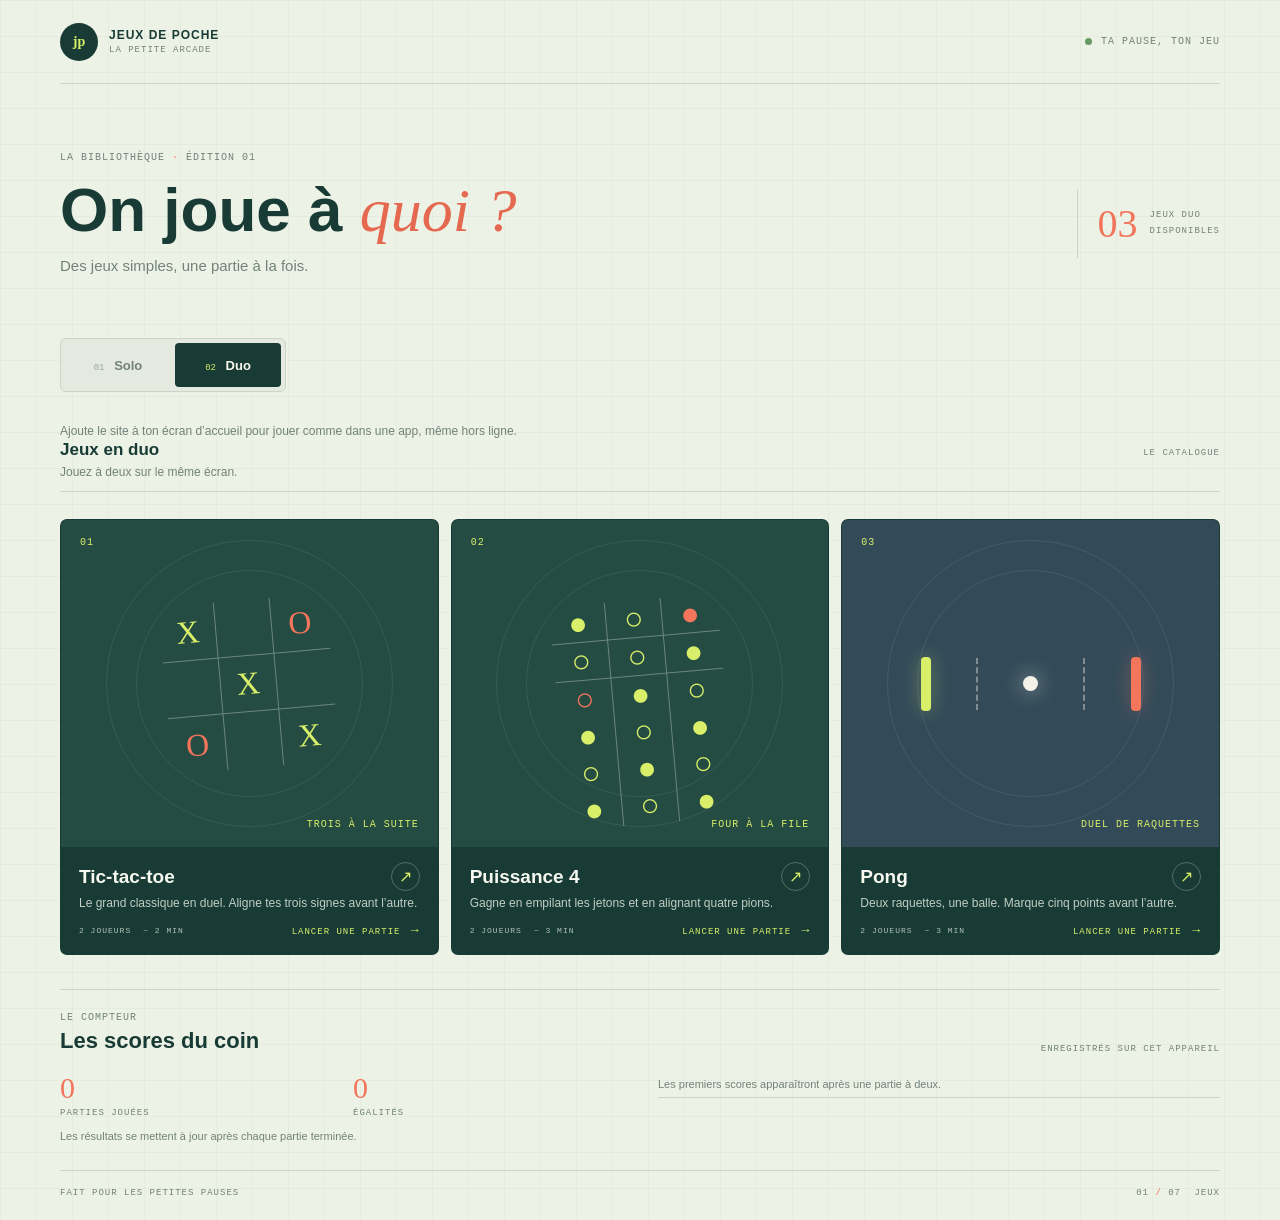
==== commit 760533cb: "fix ui + poing" ====
--- a/public/index.html
+++ b/public/index.html
@@ -83,9 +83,24 @@
             </div>
           </a>
 
+          <a class="game-card featured-card" href="./games/pong/" data-game-mode="duo" data-available="true">
+            <div class="featured-art pong-featured-art" aria-hidden="true">
+              <span class="art-stamp">03</span>
+              <div class="pong-mini">
+                <i></i><span></span><b></b><span></span><i></i>
+              </div>
+              <span class="art-caption">DUEL DE RAQUETTES</span>
+            </div>
+            <div class="card-copy">
+              <div class="card-title-row"><h3>Pong</h3><span class="play-arrow" aria-hidden="true">↗</span></div>
+              <p>Deux raquettes, une balle. Marque cinq points avant l’autre.</p>
+              <div class="card-meta"><span>2 JOUEURS</span><span>~ 3 MIN</span><strong>LANCER UNE PARTIE <b aria-hidden="true">→</b></strong></div>
+            </div>
+          </a>
+
           <a class="game-card featured-card" href="./games/memory/" data-game-mode="solo" data-available="true">
             <div class="featured-art" aria-hidden="true">
-              <span class="art-stamp">03</span>
+              <span class="art-stamp">04</span>
               <div class="mini-board memory-mini" aria-hidden="true">
                 <span>🍋</span><span>🍉</span><span>🍇</span>
                 <span>🍓</span><span>🍒</span><span>🍍</span>
@@ -102,7 +117,7 @@
 
           <a class="game-card featured-card" href="./games/solitaire/" data-game-mode="solo" data-available="true">
             <div class="featured-art solitaire-featured-art" aria-hidden="true">
-              <span class="art-stamp">04</span>
+              <span class="art-stamp">05</span>
               <div class="solitaire-mini">
                 <span>Q<span>♥</span></span><span>K<span>♣</span></span><span>A<span>♠</span></span>
               </div>
@@ -117,7 +132,7 @@
 
           <a class="game-card featured-card" href="./games/snake/" data-game-mode="solo" data-available="true">
             <div class="featured-art snake-featured-art" aria-hidden="true">
-              <span class="art-stamp">05</span>
+              <span class="art-stamp">06</span>
               <div class="snake-mini"><i></i><i></i><i></i><i></i><i></i></div>
               <span class="snake-mini-food"></span>
               <span class="art-caption">GARDE LE CAP</span>
@@ -131,7 +146,7 @@
 
           <a class="game-card featured-card" href="./games/2048/" data-game-mode="solo" data-available="true">
             <div class="featured-art tiles-featured-art" aria-hidden="true">
-              <span class="art-stamp">06</span>
+              <span class="art-stamp">07</span>
               <div class="tiles-mini"><span>2</span><span>4</span><span>8</span><span>16</span></div>
               <span class="art-caption">FUSIONNE LES TUILES</span>
             </div>
@@ -156,7 +171,7 @@
         </div>
       </section>
 
-      <footer class="hub-footer"><span>FAIT POUR LES PETITES PAUSES</span><span>01 <i>/</i> 06 <b>JEUX</b></span></footer>
+      <footer class="hub-footer"><span>FAIT POUR LES PETITES PAUSES</span><span>01 <i>/</i> 07 <b>JEUX</b></span></footer>
     </main>
   </body>
 </html>
--- a/public/assets/css/dashboard.css
+++ b/public/assets/css/dashboard.css
@@ -317,6 +317,13 @@
 
 .solitaire-featured-art { background: #285344; }
 
+.pong-featured-art { background: #334b59; }
+.pong-mini { z-index: 1; display: flex; width: 220px; align-items: center; justify-content: space-between; }
+.pong-mini i { width: 10px; height: 54px; border-radius: 4px; background: var(--lime); box-shadow: 0 0 18px #d7f36a55; }
+.pong-mini i:last-child { background: var(--coral); box-shadow: 0 0 18px #ff806955; }
+.pong-mini span { width: 2px; height: 52px; border-left: 2px dashed #f3f1e866; }
+.pong-mini b { width: 15px; height: 15px; border-radius: 50%; background: #f3f1e8; box-shadow: 0 0 20px #f3f1e899; }
+
 .solitaire-mini {
   z-index: 1;
   display: flex;
@@ -552,8 +559,8 @@
 .network-address-row button { padding: 8px 10px; border: 1px solid var(--ink); border-radius: 3px; background: var(--ink); color: #f7f8ef; cursor: pointer; font-size: 10px; }
 .network-address-row button:hover { background: #285147; }
 
-.game-grid.mode-duo { grid-template-columns: repeat(2, minmax(0, 1fr)); grid-auto-rows: 212px; }
-.mode-duo .featured-card { grid-column: 1; grid-row: span 2; }
+.game-grid.mode-duo { grid-template-columns: repeat(3, minmax(0, 1fr)); grid-auto-rows: 212px; }
+.mode-duo .featured-card { grid-column: span 1; grid-row: span 2; }
 .mode-duo .upcoming-card { grid-column: 2; grid-template-columns: 42% 1fr; grid-template-rows: 1fr; }
 .game-grid.mode-solo { grid-template-columns: repeat(3, minmax(0, 1fr)); grid-auto-rows: 212px; }
 .mode-solo .featured-card { grid-column: span 1; grid-row: span 1; }
@@ -583,6 +590,10 @@
 .leaderboard .empty-score { justify-content: flex-start; color: var(--muted); }
 
 body.solo-mode #network-banner { display: none; }
+
+@media (min-width: 761px) and (max-width: 1100px) {
+  .game-grid.mode-duo { grid-template-columns: repeat(2, minmax(0, 1fr)); }
+}
 
 @media (max-width: 760px) {
   .hub-shell { width: min(100% - 40px, 560px); }
--- a/public/assets/css/mobile.css
+++ b/public/assets/css/mobile.css
@@ -69,6 +69,54 @@
 .cell,
 .connect-four-cell {
   touch-action: manipulation;
+}
+
+@media (min-width: 901px) and (min-height: 521px) {
+  .game-shell > .game {
+    width: min(100%, 1200px);
+    grid-template-columns: minmax(0, 1fr);
+    justify-items: center;
+    gap: 12px;
+    margin-block: 16px;
+  }
+
+  .game-shell > .game > .intro {
+    display: flex;
+    width: min(100%, 1100px);
+    flex-wrap: wrap;
+    align-items: baseline;
+    justify-content: center;
+    gap: 4px 18px;
+    text-align: center;
+  }
+
+  .game-shell > .game > .intro h1 {
+    margin: 0;
+    font-size: clamp(24px, 2.5vw, 34px);
+    line-height: 1.15;
+    white-space: nowrap;
+  }
+
+  .game-shell > .game > .intro .subtitle {
+    margin: 0;
+    font-size: 13px;
+  }
+
+  .game-shell > .game > .intro .keyboard-hint {
+    flex-basis: 100%;
+    margin: 2px 0 0;
+    text-align: center;
+  }
+
+  .game-shell > .game > .game-panel {
+    width: min(100%, 560px);
+    max-width: 100%;
+    justify-self: center;
+  }
+
+  .game-shell > .solitaire-game > .solitaire-panel {
+    width: min(100%, 820px);
+  }
 }
 
 @media (max-width: 760px) {
